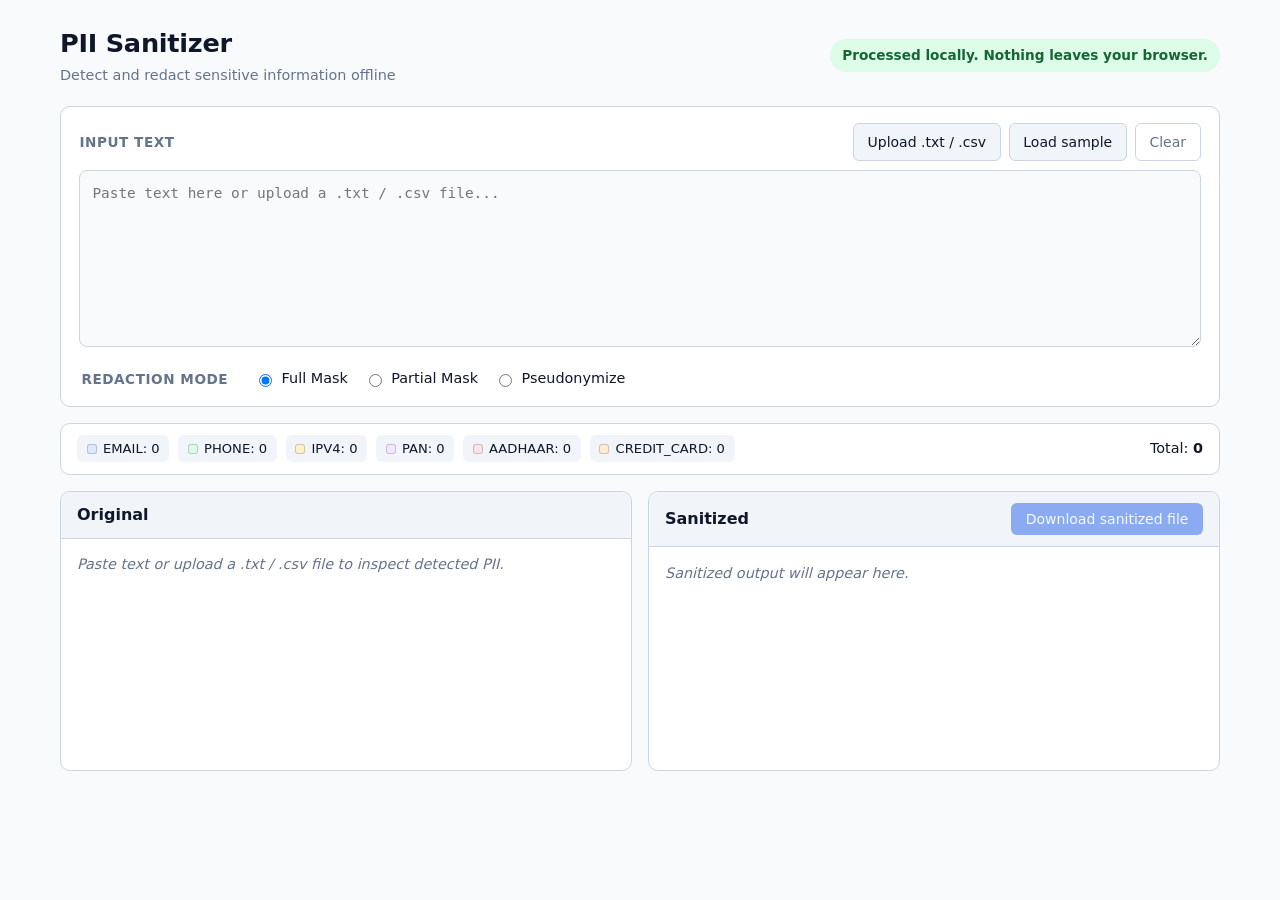
==== index.html @ 42f0971e "Fix Aadhaar overlap" ====
<!DOCTYPE html>
<html lang="en">
<head>
  <meta charset="UTF-8">
  <meta name="viewport" content="width=device-width, initial-scale=1.0">
  <title>PII Sanitizer</title>
  <link rel="stylesheet" href="style.css">
</head>
<body>
  <div class="app">
    <header class="header">
      <div class="header-title">
        <h1>PII Sanitizer</h1>
        <p class="subtitle">Detect and redact sensitive information offline</p>
      </div>
      <span class="privacy-badge">Processed locally. Nothing leaves your browser.</span>
    </header>

    <section class="controls" aria-label="Input and redaction controls">
      <div class="input-header">
        <label for="source-text" class="section-label">Input Text</label>
        <div class="button-row">
          <label class="btn btn-secondary file-label" for="file-input">Upload .txt / .csv</label>
          <input id="file-input" type="file" accept=".txt,.csv" hidden>
          <button id="load-sample-btn" type="button" class="btn btn-secondary">Load sample</button>
          <button id="clear-btn" type="button" class="btn btn-ghost">Clear</button>
        </div>
      </div>

      <p id="file-warning" class="warning hidden" role="alert"></p>

      <textarea
        id="source-text"
        rows="7"
        placeholder="Paste text here or upload a .txt / .csv file..."
        spellcheck="false"
      ></textarea>

      <fieldset class="mode-group">
        <legend class="section-label">Redaction Mode</legend>
        <label class="radio-option">
          <input type="radio" name="redaction-mode" value="full" checked>
          <span>Full Mask</span>
        </label>
        <label class="radio-option">
          <input type="radio" name="redaction-mode" value="partial">
          <span>Partial Mask</span>
        </label>
        <label class="radio-option">
          <input type="radio" name="redaction-mode" value="pseudo">
          <span>Pseudonymize</span>
        </label>
      </fieldset>
    </section>

    <section id="counts-bar" class="counts-bar" aria-label="Detection counts">
      <div id="counts-list" class="counts-list"></div>
      <div class="total-count">Total: <strong id="total-count">0</strong></div>
    </section>

    <section class="panels" aria-label="Original and sanitized comparison">
      <div class="panel">
        <div class="panel-header">
          <h2>Original</h2>
        </div>
        <div id="original-view" class="panel-body"></div>
      </div>

      <div class="panel">
        <div class="panel-header">
          <h2>Sanitized</h2>
          <button id="download-btn" type="button" class="btn btn-primary" disabled>Download sanitized file</button>
        </div>
        <div id="sanitized-view" class="panel-body"></div>
      </div>
    </section>

    <section id="mapping-section" class="mapping-section hidden" aria-label="Pseudonym mapping table">
      <h2>Pseudonym Mapping</h2>
      <div class="table-wrap">
        <table class="mapping-table">
          <thead>
            <tr>
              <th>Placeholder</th>
              <th>Original</th>
              <th>Type</th>
            </tr>
          </thead>
          <tbody id="mapping-body"></tbody>
        </table>
      </div>
    </section>
  </div>

  <script src="js/detectors.js"></script>
  <script src="js/redact.js"></script>
  <script src="js/app.js"></script>
</body>
</html>
---- style.css ----
:root {
  --bg: #f8fafc;
  --surface: #ffffff;
  --surface-alt: #f1f5f9;
  --border: #cbd5e1;
  --text: #0f172a;
  --muted: #64748b;
  --primary: #2563eb;
  --primary-hover: #1d4ed8;
  --badge-bg: #dcfce7;
  --badge-text: #166534;
  --warn-bg: #fef2f2;
  --warn-border: #fca5a5;
  --warn-text: #991b1b;

  --hl-email: #dbeafe;
  --hl-phone: #dcfce7;
  --hl-ipv4: #fef3c7;
  --hl-pan: #f3e8ff;
  --hl-aadhaar: #ffe4e6;
  --hl-card: #ffedd5;
}

* {
  box-sizing: border-box;
}

body {
  margin: 0;
  font-family: system-ui, -apple-system, "Segoe UI", Roboto, sans-serif;
  background: var(--bg);
  color: var(--text);
  line-height: 1.5;
}

.app {
  max-width: 1200px;
  margin: 0 auto;
  padding: 1.5rem 1.25rem 3rem;
}

.header {
  display: flex;
  flex-wrap: wrap;
  justify-content: space-between;
  align-items: center;
  gap: 1rem;
  margin-bottom: 1.25rem;
}

.header h1 {
  margin: 0;
  font-size: 1.6rem;
  letter-spacing: -0.01em;
}

.subtitle {
  margin: 0.15rem 0 0;
  font-size: 0.9rem;
  color: var(--muted);
}

.privacy-badge {
  display: inline-block;
  padding: 0.4rem 0.75rem;
  border-radius: 999px;
  background: var(--badge-bg);
  color: var(--badge-text);
  font-size: 0.85rem;
  font-weight: 600;
}

.controls {
  background: var(--surface);
  border: 1px solid var(--border);
  border-radius: 10px;
  padding: 1rem 1.15rem;
  margin-bottom: 1rem;
}

.input-header {
  display: flex;
  flex-wrap: wrap;
  justify-content: space-between;
  align-items: center;
  gap: 0.75rem;
  margin-bottom: 0.6rem;
}

.section-label {
  font-size: 0.85rem;
  font-weight: 600;
  color: var(--muted);
  text-transform: uppercase;
  letter-spacing: 0.04em;
}

.button-row {
  display: flex;
  flex-wrap: wrap;
  gap: 0.5rem;
}

.btn {
  display: inline-flex;
  align-items: center;
  justify-content: center;
  padding: 0.45rem 0.85rem;
  border-radius: 6px;
  border: 1px solid transparent;
  font-size: 0.875rem;
  font-weight: 500;
  cursor: pointer;
  font-family: inherit;
}

.btn:disabled {
  opacity: 0.5;
  cursor: not-allowed;
}

.btn-primary {
  background: var(--primary);
  color: #ffffff;
}

.btn-primary:hover:not(:disabled) {
  background: var(--primary-hover);
}

.btn-secondary {
  background: var(--surface-alt);
  border-color: var(--border);
  color: var(--text);
}

.btn-secondary:hover:not(:disabled) {
  background: #e2e8f0;
}

.btn-ghost {
  background: transparent;
  border-color: var(--border);
  color: var(--muted);
}

.btn-ghost:hover:not(:disabled) {
  color: var(--text);
  background: var(--surface-alt);
}

.warning {
  margin: 0 0 0.6rem;
  padding: 0.55rem 0.8rem;
  border-radius: 6px;
  background: var(--warn-bg);
  border: 1px solid var(--warn-border);
  color: var(--warn-text);
  font-size: 0.875rem;
}

textarea {
  width: 100%;
  padding: 0.75rem;
  border: 1px solid var(--border);
  border-radius: 8px;
  font-family: ui-monospace, SFMono-Regular, Menlo, Consolas, monospace;
  font-size: 0.9rem;
  line-height: 1.5;
  resize: vertical;
  color: var(--text);
  background: var(--bg);
}

textarea:focus {
  outline: 2px solid var(--primary);
  outline-offset: 1px;
}

.mode-group {
  border: 0;
  padding: 0;
  margin: 0.85rem 0 0;
  display: flex;
  flex-wrap: wrap;
  align-items: center;
  gap: 1rem;
}

.mode-group legend {
  float: left;
  margin-right: 0.5rem;
}

.radio-option {
  display: inline-flex;
  align-items: center;
  gap: 0.4rem;
  font-size: 0.9rem;
  font-weight: 500;
  cursor: pointer;
}

.counts-bar {
  display: flex;
  flex-wrap: wrap;
  justify-content: space-between;
  align-items: center;
  gap: 0.75rem;
  background: var(--surface);
  border: 1px solid var(--border);
  border-radius: 10px;
  padding: 0.7rem 1rem;
  margin-bottom: 1rem;
}

.counts-list {
  display: flex;
  flex-wrap: wrap;
  gap: 0.55rem;
}

.count-chip {
  display: inline-flex;
  align-items: center;
  gap: 0.4rem;
  padding: 0.25rem 0.6rem;
  border-radius: 6px;
  background: var(--surface-alt);
  font-size: 0.82rem;
  font-weight: 500;
}

.legend-dot {
  width: 10px;
  height: 10px;
  border-radius: 3px;
  display: inline-block;
  border: 1px solid rgba(15, 23, 42, 0.2);
}

.total-count {
  font-size: 0.9rem;
  color: var(--text);
}

.panels {
  display: grid;
  grid-template-columns: 1fr 1fr;
  gap: 1rem;
}

.panel {
  background: var(--surface);
  border: 1px solid var(--border);
  border-radius: 10px;
  display: flex;
  flex-direction: column;
  min-height: 280px;
}

.panel-header {
  display: flex;
  justify-content: space-between;
  align-items: center;
  gap: 0.5rem;
  padding: 0.7rem 1rem;
  border-bottom: 1px solid var(--border);
  background: var(--surface-alt);
  border-radius: 10px 10px 0 0;
}

.panel-header h2 {
  margin: 0;
  font-size: 1rem;
}

.panel-body {
  padding: 0.9rem 1rem;
  font-family: ui-monospace, SFMono-Regular, Menlo, Consolas, monospace;
  font-size: 0.9rem;
  line-height: 1.6;
  white-space: pre-wrap;
  word-break: break-word;
  flex: 1;
}

.empty-state {
  color: var(--muted);
  font-family: system-ui, -apple-system, "Segoe UI", Roboto, sans-serif;
  font-style: italic;
}

.hl {
  padding: 0.08rem 0.22rem;
  border-radius: 4px;
  color: var(--text);
}

.hl-EMAIL, .dot-EMAIL { background: var(--hl-email); }
.hl-PHONE, .dot-PHONE { background: var(--hl-phone); }
.hl-IPV4, .dot-IPV4 { background: var(--hl-ipv4); }
.hl-PAN, .dot-PAN { background: var(--hl-pan); }
.hl-AADHAAR, .dot-AADHAAR { background: var(--hl-aadhaar); }
.hl-CREDIT_CARD, .dot-CREDIT_CARD { background: var(--hl-card); }

.mapping-section {
  margin-top: 1.25rem;
  background: var(--surface);
  border: 1px solid var(--border);
  border-radius: 10px;
  padding: 1rem 1.15rem;
}

.mapping-section h2 {
  margin: 0 0 0.75rem;
  font-size: 1rem;
}

.table-wrap {
  overflow-x: auto;
}

.mapping-table {
  width: 100%;
  border-collapse: collapse;
  font-size: 0.875rem;
}

.mapping-table th,
.mapping-table td {
  text-align: left;
  padding: 0.5rem 0.65rem;
  border-bottom: 1px solid var(--border);
}

.mapping-table th {
  color: var(--muted);
  font-weight: 600;
  background: var(--surface-alt);
}

.mapping-table td:first-child {
  font-family: ui-monospace, SFMono-Regular, Menlo, Consolas, monospace;
  font-weight: 600;
}

.hidden {
  display: none;
}

@media (max-width: 800px) {
  .panels {
    grid-template-columns: 1fr;
  }
}
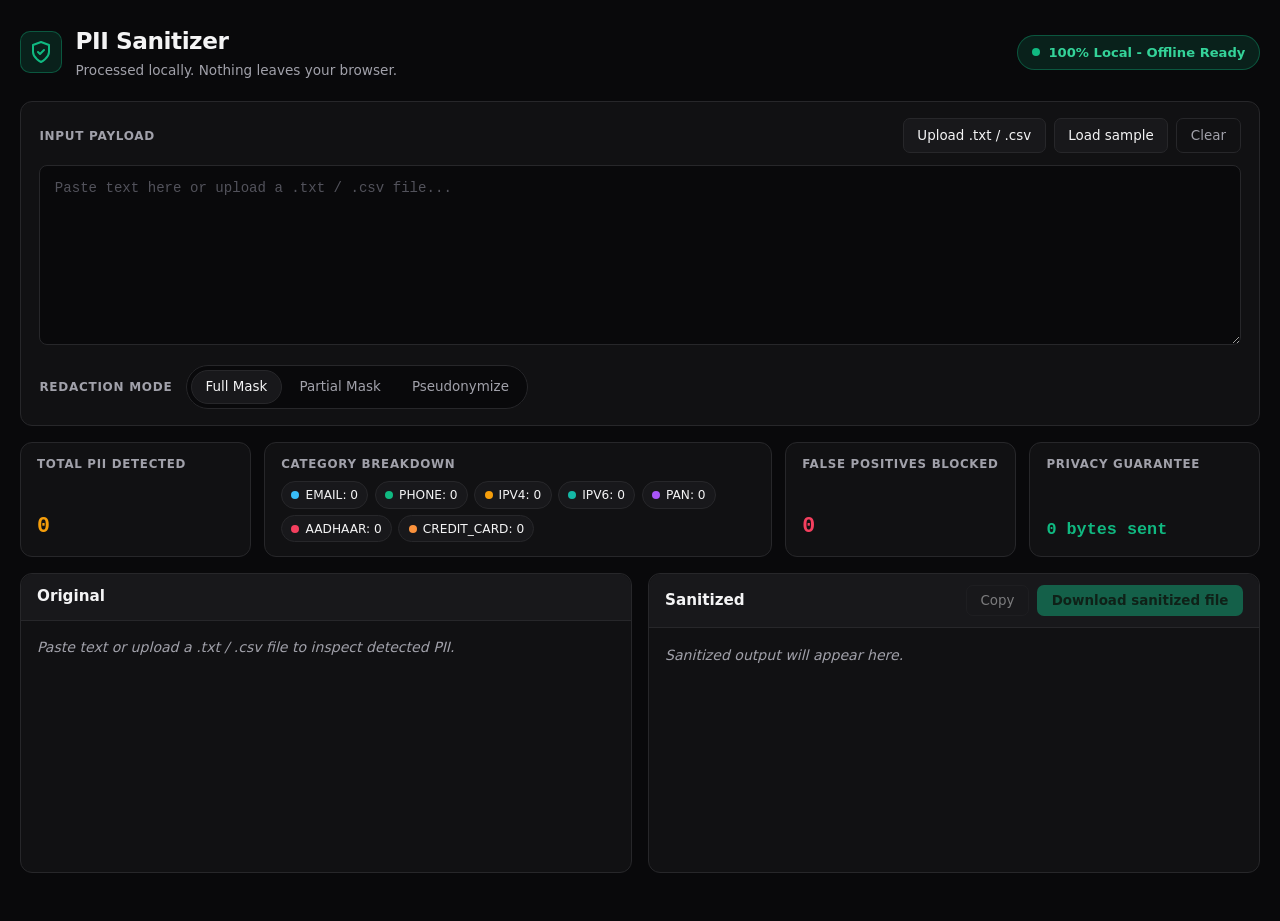
==== commit 8191eb12: "Latest working version" ====
--- a/index.html
+++ b/index.html
@@ -9,16 +9,27 @@
 <body>
   <div class="app">
     <header class="header">
-      <div class="header-title">
-        <h1>PII Sanitizer</h1>
-        <p class="subtitle">Detect and redact sensitive information offline</p>
+      <div class="brand">
+        <div class="logo-box" aria-hidden="true">
+          <svg width="24" height="24" viewBox="0 0 24 24" fill="none" stroke="currentColor" stroke-width="2" stroke-linecap="round" stroke-linejoin="round">
+            <path d="M12 22s8-4 8-10V5l-8-3-8 3v7c0 6 8 10 8 10z"></path>
+            <path d="m9 12 2 2 4-4"></path>
+          </svg>
+        </div>
+        <div class="header-title">
+          <h1>PII Sanitizer</h1>
+          <p class="subtitle">Processed locally. Nothing leaves your browser.</p>
+        </div>
       </div>
-      <span class="privacy-badge">Processed locally. Nothing leaves your browser.</span>
+      <div class="privacy-badge" role="status">
+        <span class="pulse-dot" aria-hidden="true"></span>
+        <span>100% Local - Offline Ready</span>
+      </div>
     </header>
 
     <section class="controls" aria-label="Input and redaction controls">
       <div class="input-header">
-        <label for="source-text" class="section-label">Input Text</label>
+        <label for="source-text" class="section-label">Input Payload</label>
         <div class="button-row">
           <label class="btn btn-secondary file-label" for="file-input">Upload .txt / .csv</label>
           <input id="file-input" type="file" accept=".txt,.csv" hidden>
@@ -36,26 +47,43 @@
         spellcheck="false"
       ></textarea>
 
-      <fieldset class="mode-group">
-        <legend class="section-label">Redaction Mode</legend>
-        <label class="radio-option">
-          <input type="radio" name="redaction-mode" value="full" checked>
-          <span>Full Mask</span>
-        </label>
-        <label class="radio-option">
-          <input type="radio" name="redaction-mode" value="partial">
-          <span>Partial Mask</span>
-        </label>
-        <label class="radio-option">
-          <input type="radio" name="redaction-mode" value="pseudo">
-          <span>Pseudonymize</span>
-        </label>
-      </fieldset>
+      <div class="mode-row">
+        <span class="section-label">Redaction Mode</span>
+        <fieldset class="mode-group">
+          <legend class="sr-only">Redaction Mode</legend>
+          <label class="radio-option">
+            <input type="radio" name="redaction-mode" value="full" checked>
+            <span>Full Mask</span>
+          </label>
+          <label class="radio-option">
+            <input type="radio" name="redaction-mode" value="partial">
+            <span>Partial Mask</span>
+          </label>
+          <label class="radio-option">
+            <input type="radio" name="redaction-mode" value="pseudo">
+            <span>Pseudonymize</span>
+          </label>
+        </fieldset>
+      </div>
     </section>
 
-    <section id="counts-bar" class="counts-bar" aria-label="Detection counts">
-      <div id="counts-list" class="counts-list"></div>
-      <div class="total-count">Total: <strong id="total-count">0</strong></div>
+    <section class="kpi-strip" aria-label="Audit metrics">
+      <div class="kpi-card">
+        <span class="kpi-label">Total PII Detected</span>
+        <strong id="total-count" class="kpi-value kpi-amber">0</strong>
+      </div>
+      <div class="kpi-card kpi-wide">
+        <span class="kpi-label">Category Breakdown</span>
+        <div id="counts-list" class="counts-list"></div>
+      </div>
+      <div class="kpi-card">
+        <span class="kpi-label">False Positives Blocked</span>
+        <strong id="luhn-rejected-count" class="kpi-value kpi-rose">0</strong>
+      </div>
+      <div class="kpi-card">
+        <span class="kpi-label">Privacy Guarantee</span>
+        <strong class="kpi-value kpi-emerald">0 bytes sent</strong>
+      </div>
     </section>
 
     <section class="panels" aria-label="Original and sanitized comparison">
@@ -69,7 +97,10 @@
       <div class="panel">
         <div class="panel-header">
           <h2>Sanitized</h2>
-          <button id="download-btn" type="button" class="btn btn-primary" disabled>Download sanitized file</button>
+          <div class="panel-actions">
+            <button id="copy-btn" type="button" class="btn btn-secondary" disabled>Copy</button>
+            <button id="download-btn" type="button" class="btn btn-primary" disabled>Download sanitized file</button>
+          </div>
         </div>
         <div id="sanitized-view" class="panel-body"></div>
       </div>
--- a/style.css
+++ b/style.css
@@ -1,24 +1,31 @@
 :root {
-  --bg: #f8fafc;
-  --surface: #ffffff;
-  --surface-alt: #f1f5f9;
-  --border: #cbd5e1;
-  --text: #0f172a;
-  --muted: #64748b;
-  --primary: #2563eb;
-  --primary-hover: #1d4ed8;
-  --badge-bg: #dcfce7;
-  --badge-text: #166534;
-  --warn-bg: #fef2f2;
-  --warn-border: #fca5a5;
-  --warn-text: #991b1b;
-
-  --hl-email: #dbeafe;
-  --hl-phone: #dcfce7;
-  --hl-ipv4: #fef3c7;
-  --hl-pan: #f3e8ff;
-  --hl-aadhaar: #ffe4e6;
-  --hl-card: #ffedd5;
+  --bg: #09090B;
+  --surface: #111113;
+  --surface-alt: #18181B;
+  --border: #27272A;
+  --text: #F4F4F5;
+  --muted: #A1A1AA;
+
+  --emerald: #10B981;
+  --emerald-soft: rgba(16, 185, 129, 0.14);
+  --amber: #F59E0B;
+  --rose: #F43F5E;
+  --rose-soft: rgba(244, 63, 94, 0.14);
+
+  --hl-email: rgba(56, 189, 248, 0.22);
+  --hl-email-border: rgba(56, 189, 248, 0.55);
+  --hl-phone: rgba(16, 185, 129, 0.22);
+  --hl-phone-border: rgba(16, 185, 129, 0.55);
+  --hl-ipv4: rgba(245, 158, 11, 0.22);
+  --hl-ipv4-border: rgba(245, 158, 11, 0.55);
+  --hl-ipv6: rgba(20, 184, 166, 0.22);
+  --hl-ipv6-border: rgba(20, 184, 166, 0.55);
+  --hl-pan: rgba(168, 85, 247, 0.24);
+  --hl-pan-border: rgba(168, 85, 247, 0.55);
+  --hl-aadhaar: rgba(244, 63, 94, 0.22);
+  --hl-aadhaar-border: rgba(244, 63, 94, 0.55);
+  --hl-card: rgba(251, 146, 60, 0.24);
+  --hl-card-border: rgba(251, 146, 60, 0.55);
 }
 
 * {
@@ -33,8 +40,19 @@
   line-height: 1.5;
 }
 
+.sr-only {
+  position: absolute;
+  width: 1px;
+  height: 1px;
+  padding: 0;
+  margin: -1px;
+  overflow: hidden;
+  clip: rect(0, 0, 0, 0);
+  border: 0;
+}
+
 .app {
-  max-width: 1200px;
+  max-width: 1280px;
   margin: 0 auto;
   padding: 1.5rem 1.25rem 3rem;
 }
@@ -48,32 +66,82 @@
   margin-bottom: 1.25rem;
 }
 
+.brand {
+  display: flex;
+  align-items: center;
+  gap: 0.85rem;
+}
+
+.logo-box {
+  width: 42px;
+  height: 42px;
+  border-radius: 10px;
+  background: var(--emerald-soft);
+  border: 1px solid rgba(16, 185, 129, 0.35);
+  color: var(--emerald);
+  display: flex;
+  align-items: center;
+  justify-content: center;
+  flex-shrink: 0;
+}
+
 .header h1 {
   margin: 0;
-  font-size: 1.6rem;
-  letter-spacing: -0.01em;
+  font-size: 1.45rem;
+  font-weight: 700;
+  letter-spacing: -0.02em;
 }
 
 .subtitle {
-  margin: 0.15rem 0 0;
-  font-size: 0.9rem;
+  margin: 0.1rem 0 0;
+  font-size: 0.85rem;
   color: var(--muted);
 }
 
 .privacy-badge {
-  display: inline-block;
-  padding: 0.4rem 0.75rem;
+  display: inline-flex;
+  align-items: center;
+  gap: 0.55rem;
+  padding: 0.42rem 0.85rem;
   border-radius: 999px;
-  background: var(--badge-bg);
-  color: var(--badge-text);
-  font-size: 0.85rem;
-  font-weight: 600;
+  background: var(--emerald-soft);
+  border: 1px solid rgba(16, 185, 129, 0.35);
+  color: #34D399;
+  font-size: 0.82rem;
+  font-weight: 600;
+}
+
+.pulse-dot {
+  width: 8px;
+  height: 8px;
+  border-radius: 50%;
+  background: var(--emerald);
+  box-shadow: 0 0 0 0 rgba(16, 185, 129, 0.7);
+  animation: pulse 2s infinite;
+}
+
+@keyframes pulse {
+  0% {
+    box-shadow: 0 0 0 0 rgba(16, 185, 129, 0.7);
+  }
+  70% {
+    box-shadow: 0 0 0 8px rgba(16, 185, 129, 0);
+  }
+  100% {
+    box-shadow: 0 0 0 0 rgba(16, 185, 129, 0);
+  }
+}
+
+@media (prefers-reduced-motion: reduce) {
+  .pulse-dot {
+    animation: none;
+  }
 }
 
 .controls {
   background: var(--surface);
   border: 1px solid var(--border);
-  border-radius: 10px;
+  border-radius: 12px;
   padding: 1rem 1.15rem;
   margin-bottom: 1rem;
 }
@@ -84,18 +152,19 @@
   justify-content: space-between;
   align-items: center;
   gap: 0.75rem;
-  margin-bottom: 0.6rem;
+  margin-bottom: 0.7rem;
 }
 
 .section-label {
-  font-size: 0.85rem;
+  font-size: 0.75rem;
   font-weight: 600;
   color: var(--muted);
   text-transform: uppercase;
-  letter-spacing: 0.04em;
-}
-
-.button-row {
+  letter-spacing: 0.06em;
+}
+
+.button-row,
+.panel-actions {
   display: flex;
   flex-wrap: wrap;
   gap: 0.5rem;
@@ -105,27 +174,29 @@
   display: inline-flex;
   align-items: center;
   justify-content: center;
-  padding: 0.45rem 0.85rem;
-  border-radius: 6px;
+  padding: 0.42rem 0.85rem;
+  border-radius: 7px;
   border: 1px solid transparent;
-  font-size: 0.875rem;
+  font-size: 0.84rem;
   font-weight: 500;
   cursor: pointer;
   font-family: inherit;
+  transition: background 0.15s ease, border-color 0.15s ease;
 }
 
 .btn:disabled {
-  opacity: 0.5;
+  opacity: 0.45;
   cursor: not-allowed;
 }
 
 .btn-primary {
-  background: var(--primary);
-  color: #ffffff;
+  background: var(--emerald);
+  color: #052e16;
+  font-weight: 600;
 }
 
 .btn-primary:hover:not(:disabled) {
-  background: var(--primary-hover);
+  background: #34D399;
 }
 
 .btn-secondary {
@@ -135,7 +206,7 @@
 }
 
 .btn-secondary:hover:not(:disabled) {
-  background: #e2e8f0;
+  background: #27272A;
 }
 
 .btn-ghost {
@@ -150,98 +221,146 @@
 }
 
 .warning {
-  margin: 0 0 0.6rem;
+  margin: 0 0 0.7rem;
   padding: 0.55rem 0.8rem;
-  border-radius: 6px;
-  background: var(--warn-bg);
-  border: 1px solid var(--warn-border);
-  color: var(--warn-text);
-  font-size: 0.875rem;
+  border-radius: 7px;
+  background: var(--rose-soft);
+  border: 1px solid rgba(244, 63, 94, 0.4);
+  color: #FDA4AF;
+  font-size: 0.85rem;
 }
 
 textarea {
   width: 100%;
-  padding: 0.75rem;
+  padding: 0.8rem 0.9rem;
   border: 1px solid var(--border);
   border-radius: 8px;
   font-family: ui-monospace, SFMono-Regular, Menlo, Consolas, monospace;
-  font-size: 0.9rem;
-  line-height: 1.5;
+  font-size: 0.88rem;
+  line-height: 1.55;
   resize: vertical;
   color: var(--text);
   background: var(--bg);
 }
 
+textarea::placeholder {
+  color: #52525B;
+}
+
 textarea:focus {
-  outline: 2px solid var(--primary);
+  outline: 2px solid var(--emerald);
   outline-offset: 1px;
 }
 
+.mode-row {
+  display: flex;
+  flex-wrap: wrap;
+  align-items: center;
+  gap: 0.85rem;
+  margin-top: 0.85rem;
+}
+
 .mode-group {
-  border: 0;
-  padding: 0;
-  margin: 0.85rem 0 0;
-  display: flex;
-  flex-wrap: wrap;
-  align-items: center;
-  gap: 1rem;
-}
-
-.mode-group legend {
-  float: left;
-  margin-right: 0.5rem;
+  border: 1px solid var(--border);
+  background: var(--bg);
+  padding: 0.25rem;
+  border-radius: 999px;
+  margin: 0;
+  display: inline-flex;
+  flex-wrap: wrap;
+  gap: 0.25rem;
 }
 
 .radio-option {
+  position: relative;
   display: inline-flex;
   align-items: center;
+  padding: 0.35rem 0.85rem;
+  border-radius: 999px;
+  font-size: 0.84rem;
+  font-weight: 500;
+  color: var(--muted);
+  cursor: pointer;
+  user-select: none;
+}
+
+.radio-option input {
+  position: absolute;
+  opacity: 0;
+  pointer-events: none;
+}
+
+.radio-option:has(input:checked) {
+  background: var(--surface-alt);
+  color: var(--text);
+  border: 1px solid var(--border);
+}
+
+.radio-option:has(input:focus-visible) {
+  outline: 2px solid var(--emerald);
+  outline-offset: 1px;
+}
+
+.kpi-strip {
+  display: grid;
+  grid-template-columns: 1fr 2.2fr 1fr 1fr;
+  gap: 0.85rem;
+  margin-bottom: 1rem;
+}
+
+.kpi-card {
+  background: var(--surface);
+  border: 1px solid var(--border);
+  border-radius: 12px;
+  padding: 0.85rem 1rem;
+  display: flex;
+  flex-direction: column;
+  justify-content: space-between;
+  gap: 0.45rem;
+}
+
+.kpi-label {
+  font-size: 0.74rem;
+  font-weight: 600;
+  text-transform: uppercase;
+  letter-spacing: 0.06em;
+  color: var(--muted);
+}
+
+.kpi-value {
+  font-size: 1.35rem;
+  font-weight: 700;
+  font-family: ui-monospace, SFMono-Regular, Menlo, Consolas, monospace;
+}
+
+.kpi-amber { color: var(--amber); }
+.kpi-rose { color: var(--rose); }
+.kpi-emerald { color: var(--emerald); font-size: 1.05rem; }
+
+.counts-list {
+  display: flex;
+  flex-wrap: wrap;
   gap: 0.4rem;
-  font-size: 0.9rem;
-  font-weight: 500;
-  cursor: pointer;
-}
-
-.counts-bar {
-  display: flex;
-  flex-wrap: wrap;
-  justify-content: space-between;
-  align-items: center;
-  gap: 0.75rem;
-  background: var(--surface);
-  border: 1px solid var(--border);
-  border-radius: 10px;
-  padding: 0.7rem 1rem;
-  margin-bottom: 1rem;
-}
-
-.counts-list {
-  display: flex;
-  flex-wrap: wrap;
-  gap: 0.55rem;
 }
 
 .count-chip {
   display: inline-flex;
   align-items: center;
-  gap: 0.4rem;
-  padding: 0.25rem 0.6rem;
-  border-radius: 6px;
+  gap: 0.38rem;
+  padding: 0.22rem 0.58rem;
+  border-radius: 999px;
   background: var(--surface-alt);
-  font-size: 0.82rem;
+  border: 1px solid var(--border);
+  font-size: 0.76rem;
   font-weight: 500;
+  color: var(--text);
 }
 
 .legend-dot {
-  width: 10px;
-  height: 10px;
-  border-radius: 3px;
+  width: 8px;
+  height: 8px;
+  border-radius: 50%;
   display: inline-block;
-  border: 1px solid rgba(15, 23, 42, 0.2);
-}
-
-.total-count {
-  font-size: 0.9rem;
-  color: var(--text);
 }
 
 .panels {
@@ -253,33 +372,35 @@
 .panel {
   background: var(--surface);
   border: 1px solid var(--border);
-  border-radius: 10px;
+  border-radius: 12px;
   display: flex;
   flex-direction: column;
-  min-height: 280px;
+  min-height: 300px;
 }
 
 .panel-header {
   display: flex;
+  flex-wrap: wrap;
   justify-content: space-between;
   align-items: center;
   gap: 0.5rem;
-  padding: 0.7rem 1rem;
+  padding: 0.72rem 1rem;
   border-bottom: 1px solid var(--border);
   background: var(--surface-alt);
-  border-radius: 10px 10px 0 0;
+  border-radius: 12px 12px 0 0;
 }
 
 .panel-header h2 {
   margin: 0;
-  font-size: 1rem;
+  font-size: 0.95rem;
+  font-weight: 600;
 }
 
 .panel-body {
-  padding: 0.9rem 1rem;
+  padding: 0.95rem 1rem;
   font-family: ui-monospace, SFMono-Regular, Menlo, Consolas, monospace;
-  font-size: 0.9rem;
-  line-height: 1.6;
+  font-size: 0.88rem;
+  line-height: 1.65;
   white-space: pre-wrap;
   word-break: break-word;
   flex: 1;
@@ -292,29 +413,40 @@
 }
 
 .hl {
-  padding: 0.08rem 0.22rem;
+  padding: 0.08rem 0.24rem;
   border-radius: 4px;
   color: var(--text);
-}
-
-.hl-EMAIL, .dot-EMAIL { background: var(--hl-email); }
-.hl-PHONE, .dot-PHONE { background: var(--hl-phone); }
-.hl-IPV4, .dot-IPV4 { background: var(--hl-ipv4); }
-.hl-PAN, .dot-PAN { background: var(--hl-pan); }
-.hl-AADHAAR, .dot-AADHAAR { background: var(--hl-aadhaar); }
-.hl-CREDIT_CARD, .dot-CREDIT_CARD { background: var(--hl-card); }
+  border-bottom: 1px solid transparent;
+}
+
+.hl-EMAIL { background: var(--hl-email); border-bottom-color: var(--hl-email-border); }
+.hl-PHONE { background: var(--hl-phone); border-bottom-color: var(--hl-phone-border); }
+.hl-IPV4 { background: var(--hl-ipv4); border-bottom-color: var(--hl-ipv4-border); }
+.hl-IPV6 { background: var(--hl-ipv6); border-bottom-color: var(--hl-ipv6-border); }
+.hl-PAN { background: var(--hl-pan); border-bottom-color: var(--hl-pan-border); }
+.hl-AADHAAR { background: var(--hl-aadhaar); border-bottom-color: var(--hl-aadhaar-border); }
+.hl-CREDIT_CARD { background: var(--hl-card); border-bottom-color: var(--hl-card-border); }
+
+.dot-EMAIL { background: #38BDF8; }
+.dot-PHONE { background: #10B981; }
+.dot-IPV4 { background: #F59E0B; }
+.dot-IPV6 { background: #14B8A6; }
+.dot-PAN { background: #A855F7; }
+.dot-AADHAAR { background: #F43F5E; }
+.dot-CREDIT_CARD { background: #FB923C; }
 
 .mapping-section {
-  margin-top: 1.25rem;
+  margin-top: 1.15rem;
   background: var(--surface);
   border: 1px solid var(--border);
-  border-radius: 10px;
+  border-radius: 12px;
   padding: 1rem 1.15rem;
 }
 
 .mapping-section h2 {
   margin: 0 0 0.75rem;
-  font-size: 1rem;
+  font-size: 0.95rem;
+  font-weight: 600;
 }
 
 .table-wrap {
@@ -324,13 +456,13 @@
 .mapping-table {
   width: 100%;
   border-collapse: collapse;
-  font-size: 0.875rem;
+  font-size: 0.85rem;
 }
 
 .mapping-table th,
 .mapping-table td {
   text-align: left;
-  padding: 0.5rem 0.65rem;
+  padding: 0.55rem 0.7rem;
   border-bottom: 1px solid var(--border);
 }
 
@@ -343,14 +475,30 @@
 .mapping-table td:first-child {
   font-family: ui-monospace, SFMono-Regular, Menlo, Consolas, monospace;
   font-weight: 600;
+  color: var(--emerald);
 }
 
 .hidden {
   display: none;
+}
+
+@media (max-width: 1000px) {
+  .kpi-strip {
+    grid-template-columns: 1fr 1fr;
+  }
+  .kpi-wide {
+    grid-column: span 2;
+  }
 }
 
 @media (max-width: 800px) {
   .panels {
     grid-template-columns: 1fr;
   }
-}
+  .kpi-strip {
+    grid-template-columns: 1fr;
+  }
+  .kpi-wide {
+    grid-column: span 1;
+  }
+}
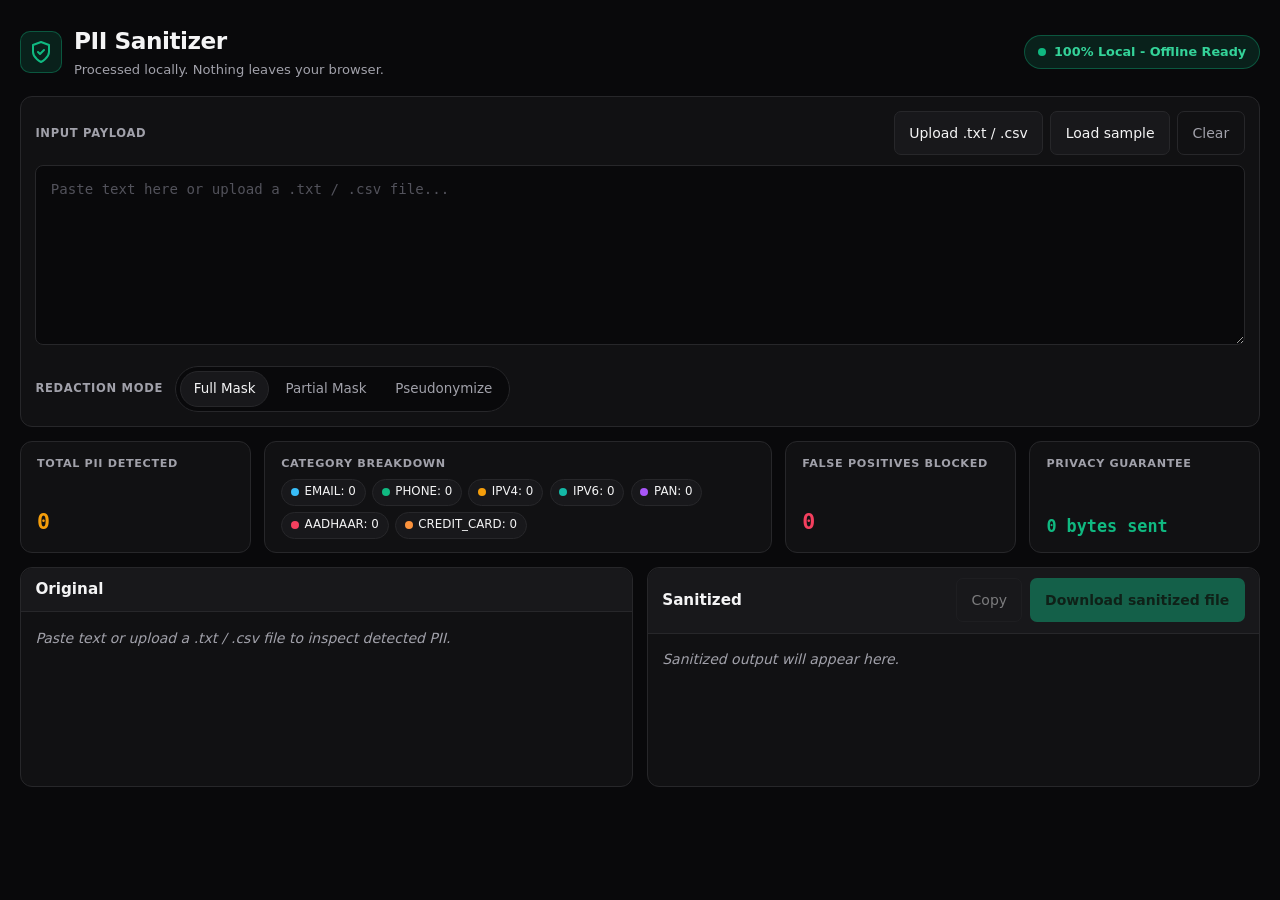
==== commit 577d4852: "Add live demo link" ====
--- a/index.html
+++ b/index.html
@@ -2,7 +2,7 @@
 <html lang="en">
 <head>
   <meta charset="UTF-8">
-  <meta name="viewport" content="width=device-width, initial-scale=1.0">
+  <meta name="viewport" content="width=device-width, initial-scale=1">
   <title>PII Sanitizer</title>
   <link rel="stylesheet" href="style.css">
 </head>
--- a/style.css
+++ b/style.css
@@ -38,6 +38,8 @@
   background: var(--bg);
   color: var(--text);
   line-height: 1.5;
+  /* prevent horizontal scroll at any width */
+  overflow-x: hidden;
 }
 
 .sr-only {
@@ -51,25 +53,29 @@
   border: 0;
 }
 
+/* ── Layout shell ── */
 .app {
   max-width: 1280px;
   margin: 0 auto;
-  padding: 1.5rem 1.25rem 3rem;
-}
-
+  /* mobile-first: 12px sides */
+  padding: 1rem 0.75rem 2.5rem;
+}
+
+/* ── Header ── */
 .header {
   display: flex;
   flex-wrap: wrap;
   justify-content: space-between;
   align-items: center;
-  gap: 1rem;
-  margin-bottom: 1.25rem;
+  gap: 0.75rem;
+  margin-bottom: 1rem;
 }
 
 .brand {
   display: flex;
   align-items: center;
-  gap: 0.85rem;
+  gap: 0.75rem;
+  min-width: 0; /* allow shrink */
 }
 
 .logo-box {
@@ -85,30 +91,36 @@
   flex-shrink: 0;
 }
 
+.header-title {
+  min-width: 0;
+}
+
 .header h1 {
   margin: 0;
-  font-size: 1.45rem;
+  font-size: 1.3rem;
   font-weight: 700;
   letter-spacing: -0.02em;
+  white-space: nowrap;
 }
 
 .subtitle {
   margin: 0.1rem 0 0;
-  font-size: 0.85rem;
+  font-size: 0.82rem;
   color: var(--muted);
 }
 
 .privacy-badge {
   display: inline-flex;
   align-items: center;
-  gap: 0.55rem;
-  padding: 0.42rem 0.85rem;
+  gap: 0.5rem;
+  padding: 0.42rem 0.8rem;
   border-radius: 999px;
   background: var(--emerald-soft);
   border: 1px solid rgba(16, 185, 129, 0.35);
   color: #34D399;
-  font-size: 0.82rem;
-  font-weight: 600;
+  font-size: 0.8rem;
+  font-weight: 600;
+  white-space: nowrap;
 }
 
 .pulse-dot {
@@ -116,34 +128,28 @@
   height: 8px;
   border-radius: 50%;
   background: var(--emerald);
+  flex-shrink: 0;
   box-shadow: 0 0 0 0 rgba(16, 185, 129, 0.7);
   animation: pulse 2s infinite;
 }
 
 @keyframes pulse {
-  0% {
-    box-shadow: 0 0 0 0 rgba(16, 185, 129, 0.7);
-  }
-  70% {
-    box-shadow: 0 0 0 8px rgba(16, 185, 129, 0);
-  }
-  100% {
-    box-shadow: 0 0 0 0 rgba(16, 185, 129, 0);
-  }
+  0%   { box-shadow: 0 0 0 0   rgba(16, 185, 129, 0.7); }
+  70%  { box-shadow: 0 0 0 8px rgba(16, 185, 129, 0); }
+  100% { box-shadow: 0 0 0 0   rgba(16, 185, 129, 0); }
 }
 
 @media (prefers-reduced-motion: reduce) {
-  .pulse-dot {
-    animation: none;
-  }
-}
-
+  .pulse-dot { animation: none; }
+}
+
+/* ── Controls card ── */
 .controls {
   background: var(--surface);
   border: 1px solid var(--border);
   border-radius: 12px;
-  padding: 1rem 1.15rem;
-  margin-bottom: 1rem;
+  padding: 0.9rem 0.9rem;
+  margin-bottom: 0.85rem;
 }
 
 .input-header {
@@ -151,37 +157,41 @@
   flex-wrap: wrap;
   justify-content: space-between;
   align-items: center;
-  gap: 0.75rem;
-  margin-bottom: 0.7rem;
+  gap: 0.6rem;
+  margin-bottom: 0.6rem;
 }
 
 .section-label {
-  font-size: 0.75rem;
+  font-size: 0.72rem;
   font-weight: 600;
   color: var(--muted);
   text-transform: uppercase;
   letter-spacing: 0.06em;
 }
 
+/* ── Buttons ── */
 .button-row,
 .panel-actions {
   display: flex;
   flex-wrap: wrap;
-  gap: 0.5rem;
+  gap: 0.45rem;
 }
 
 .btn {
   display: inline-flex;
   align-items: center;
   justify-content: center;
-  padding: 0.42rem 0.85rem;
+  /* at least 44px tall for touch */
+  min-height: 44px;
+  padding: 0 0.9rem;
   border-radius: 7px;
   border: 1px solid transparent;
-  font-size: 0.84rem;
+  font-size: 0.875rem;
   font-weight: 500;
   cursor: pointer;
   font-family: inherit;
   transition: background 0.15s ease, border-color 0.15s ease;
+  white-space: nowrap;
 }
 
 .btn:disabled {
@@ -220,23 +230,27 @@
   background: var(--surface-alt);
 }
 
+/* ── Warning ── */
 .warning {
-  margin: 0 0 0.7rem;
+  margin: 0 0 0.6rem;
   padding: 0.55rem 0.8rem;
   border-radius: 7px;
   background: var(--rose-soft);
   border: 1px solid rgba(244, 63, 94, 0.4);
   color: #FDA4AF;
-  font-size: 0.85rem;
-}
-
+  font-size: 0.875rem;
+  overflow-wrap: anywhere;
+}
+
+/* ── Textarea ── */
 textarea {
   width: 100%;
   padding: 0.8rem 0.9rem;
   border: 1px solid var(--border);
   border-radius: 8px;
   font-family: ui-monospace, SFMono-Regular, Menlo, Consolas, monospace;
-  font-size: 0.88rem;
+  /* 16px minimum to prevent iOS auto-zoom */
+  font-size: 16px;
   line-height: 1.55;
   resize: vertical;
   color: var(--text);
@@ -252,11 +266,12 @@
   outline-offset: 1px;
 }
 
+/* ── Mode pill selector ── */
 .mode-row {
   display: flex;
   flex-wrap: wrap;
   align-items: center;
-  gap: 0.85rem;
+  gap: 0.75rem;
   margin-top: 0.85rem;
 }
 
@@ -268,14 +283,16 @@
   margin: 0;
   display: inline-flex;
   flex-wrap: wrap;
-  gap: 0.25rem;
+  gap: 0.2rem;
 }
 
 .radio-option {
   position: relative;
   display: inline-flex;
   align-items: center;
-  padding: 0.35rem 0.85rem;
+  /* at least 44px tall for touch */
+  min-height: 36px;
+  padding: 0 0.8rem;
   border-radius: 999px;
   font-size: 0.84rem;
   font-weight: 500;
@@ -301,26 +318,34 @@
   outline-offset: 1px;
 }
 
+/* ── KPI strip ── */
+/* mobile-first: 2 × 2 grid */
 .kpi-strip {
   display: grid;
-  grid-template-columns: 1fr 2.2fr 1fr 1fr;
-  gap: 0.85rem;
-  margin-bottom: 1rem;
+  grid-template-columns: 1fr 1fr;
+  gap: 0.65rem;
+  margin-bottom: 0.85rem;
 }
 
 .kpi-card {
   background: var(--surface);
   border: 1px solid var(--border);
   border-radius: 12px;
-  padding: 0.85rem 1rem;
+  padding: 0.75rem 0.85rem;
   display: flex;
   flex-direction: column;
   justify-content: space-between;
-  gap: 0.45rem;
+  gap: 0.4rem;
+  min-width: 0;
+}
+
+/* Category Breakdown spans full width on mobile */
+.kpi-wide {
+  grid-column: span 2;
 }
 
 .kpi-label {
-  font-size: 0.74rem;
+  font-size: 0.7rem;
   font-weight: 600;
   text-transform: uppercase;
   letter-spacing: 0.06em;
@@ -328,15 +353,17 @@
 }
 
 .kpi-value {
-  font-size: 1.35rem;
+  font-size: 1.3rem;
   font-weight: 700;
   font-family: ui-monospace, SFMono-Regular, Menlo, Consolas, monospace;
-}
-
-.kpi-amber { color: var(--amber); }
-.kpi-rose { color: var(--rose); }
-.kpi-emerald { color: var(--emerald); font-size: 1.05rem; }
-
+  overflow-wrap: anywhere;
+}
+
+.kpi-amber   { color: var(--amber); }
+.kpi-rose    { color: var(--rose); }
+.kpi-emerald { color: var(--emerald); font-size: 1rem; }
+
+/* ── Count chips ── */
 .counts-list {
   display: flex;
   flex-wrap: wrap;
@@ -346,12 +373,12 @@
 .count-chip {
   display: inline-flex;
   align-items: center;
-  gap: 0.38rem;
-  padding: 0.22rem 0.58rem;
+  gap: 0.35rem;
+  padding: 0.22rem 0.55rem;
   border-radius: 999px;
   background: var(--surface-alt);
   border: 1px solid var(--border);
-  font-size: 0.76rem;
+  font-size: 0.74rem;
   font-weight: 500;
   color: var(--text);
 }
@@ -361,12 +388,15 @@
   height: 8px;
   border-radius: 50%;
   display: inline-block;
-}
-
+  flex-shrink: 0;
+}
+
+/* ── Comparison panels ── */
+/* mobile-first: stacked */
 .panels {
   display: grid;
-  grid-template-columns: 1fr 1fr;
-  gap: 1rem;
+  grid-template-columns: 1fr;
+  gap: 0.85rem;
 }
 
 .panel {
@@ -375,7 +405,7 @@
   border-radius: 12px;
   display: flex;
   flex-direction: column;
-  min-height: 300px;
+  min-height: 220px;
 }
 
 .panel-header {
@@ -384,7 +414,7 @@
   justify-content: space-between;
   align-items: center;
   gap: 0.5rem;
-  padding: 0.72rem 1rem;
+  padding: 0.65rem 0.9rem;
   border-bottom: 1px solid var(--border);
   background: var(--surface-alt);
   border-radius: 12px 12px 0 0;
@@ -396,22 +426,33 @@
   font-weight: 600;
 }
 
+.panel-actions {
+  flex-wrap: wrap;
+}
+
 .panel-body {
-  padding: 0.95rem 1rem;
+  padding: 0.9rem;
   font-family: ui-monospace, SFMono-Regular, Menlo, Consolas, monospace;
-  font-size: 0.88rem;
+  font-size: 0.875rem;
   line-height: 1.65;
   white-space: pre-wrap;
+  /* wrap long unbroken strings without horizontal scroll */
+  overflow-wrap: anywhere;
   word-break: break-word;
   flex: 1;
-}
-
+  /* scroll tall content inside panel instead of expanding page */
+  overflow-y: auto;
+  max-height: 400px;
+}
+
+/* ── Empty state ── */
 .empty-state {
   color: var(--muted);
   font-family: system-ui, -apple-system, "Segoe UI", Roboto, sans-serif;
   font-style: italic;
 }
 
+/* ── Highlight marks ── */
 .hl {
   padding: 0.08rem 0.24rem;
   border-radius: 4px;
@@ -419,51 +460,56 @@
   border-bottom: 1px solid transparent;
 }
 
-.hl-EMAIL { background: var(--hl-email); border-bottom-color: var(--hl-email-border); }
-.hl-PHONE { background: var(--hl-phone); border-bottom-color: var(--hl-phone-border); }
-.hl-IPV4 { background: var(--hl-ipv4); border-bottom-color: var(--hl-ipv4-border); }
-.hl-IPV6 { background: var(--hl-ipv6); border-bottom-color: var(--hl-ipv6-border); }
-.hl-PAN { background: var(--hl-pan); border-bottom-color: var(--hl-pan-border); }
-.hl-AADHAAR { background: var(--hl-aadhaar); border-bottom-color: var(--hl-aadhaar-border); }
-.hl-CREDIT_CARD { background: var(--hl-card); border-bottom-color: var(--hl-card-border); }
-
-.dot-EMAIL { background: #38BDF8; }
-.dot-PHONE { background: #10B981; }
-.dot-IPV4 { background: #F59E0B; }
-.dot-IPV6 { background: #14B8A6; }
-.dot-PAN { background: #A855F7; }
-.dot-AADHAAR { background: #F43F5E; }
+.hl-EMAIL       { background: var(--hl-email);   border-bottom-color: var(--hl-email-border); }
+.hl-PHONE       { background: var(--hl-phone);   border-bottom-color: var(--hl-phone-border); }
+.hl-IPV4        { background: var(--hl-ipv4);    border-bottom-color: var(--hl-ipv4-border); }
+.hl-IPV6        { background: var(--hl-ipv6);    border-bottom-color: var(--hl-ipv6-border); }
+.hl-PAN         { background: var(--hl-pan);     border-bottom-color: var(--hl-pan-border); }
+.hl-AADHAAR     { background: var(--hl-aadhaar); border-bottom-color: var(--hl-aadhaar-border); }
+.hl-CREDIT_CARD { background: var(--hl-card);    border-bottom-color: var(--hl-card-border); }
+
+.dot-EMAIL       { background: #38BDF8; }
+.dot-PHONE       { background: #10B981; }
+.dot-IPV4        { background: #F59E0B; }
+.dot-IPV6        { background: #14B8A6; }
+.dot-PAN         { background: #A855F7; }
+.dot-AADHAAR     { background: #F43F5E; }
 .dot-CREDIT_CARD { background: #FB923C; }
 
+/* ── Mapping table ── */
 .mapping-section {
-  margin-top: 1.15rem;
+  margin-top: 1rem;
   background: var(--surface);
   border: 1px solid var(--border);
   border-radius: 12px;
-  padding: 1rem 1.15rem;
+  padding: 0.9rem 0.9rem;
 }
 
 .mapping-section h2 {
-  margin: 0 0 0.75rem;
+  margin: 0 0 0.7rem;
   font-size: 0.95rem;
   font-weight: 600;
 }
 
 .table-wrap {
   overflow-x: auto;
+  -webkit-overflow-scrolling: touch;
 }
 
 .mapping-table {
   width: 100%;
   border-collapse: collapse;
-  font-size: 0.85rem;
+  font-size: 0.84rem;
+  /* prevent table from collapsing narrower than its content */
+  min-width: 360px;
 }
 
 .mapping-table th,
 .mapping-table td {
   text-align: left;
-  padding: 0.55rem 0.7rem;
+  padding: 0.5rem 0.65rem;
   border-bottom: 1px solid var(--border);
+  overflow-wrap: anywhere;
 }
 
 .mapping-table th {
@@ -478,11 +524,75 @@
   color: var(--emerald);
 }
 
+/* ── Utility ── */
 .hidden {
   display: none;
 }
 
-@media (max-width: 1000px) {
+/* ═══════════════════════════════════════════════
+   RESPONSIVE BREAKPOINTS
+   Mobile-first base above; widen as viewport grows
+═══════════════════════════════════════════════ */
+
+/* ── 480px: slightly more breathing room ── */
+@media (min-width: 480px) {
+  .app {
+    padding: 1.25rem 1rem 2.5rem;
+  }
+}
+
+/* ── 768px: two-column panels, four-column KPI ── */
+@media (min-width: 768px) {
+  .app {
+    padding: 1.5rem 1.25rem 3rem;
+  }
+
+  .header h1 {
+    font-size: 1.45rem;
+  }
+
+  .panels {
+    grid-template-columns: 1fr 1fr;
+  }
+
+  .panel-body {
+    max-height: none;
+    overflow-y: visible;
+  }
+
+  /* Download button: auto width on larger screens */
+  #download-btn {
+    width: auto;
+  }
+
+  .kpi-strip {
+    grid-template-columns: 1fr 2.2fr 1fr 1fr;
+    gap: 0.85rem;
+  }
+
+  .kpi-wide {
+    grid-column: auto;
+  }
+
+  .kpi-card {
+    padding: 0.85rem 1rem;
+  }
+
+  .kpi-value {
+    font-size: 1.35rem;
+  }
+
+  .kpi-emerald {
+    font-size: 1.05rem;
+  }
+
+  textarea {
+    font-size: 0.88rem;
+  }
+}
+
+/* ── 1000px: intermediate KPI layout ── */
+@media (min-width: 768px) and (max-width: 1000px) {
   .kpi-strip {
     grid-template-columns: 1fr 1fr;
   }
@@ -491,14 +601,9 @@
   }
 }
 
-@media (max-width: 800px) {
-  .panels {
-    grid-template-columns: 1fr;
-  }
-  .kpi-strip {
-    grid-template-columns: 1fr;
-  }
-  .kpi-wide {
-    grid-column: span 1;
-  }
-}
+/* ── Small screens only: full-width Download button ── */
+@media (max-width: 767px) {
+  #download-btn {
+    width: 100%;
+  }
+}
